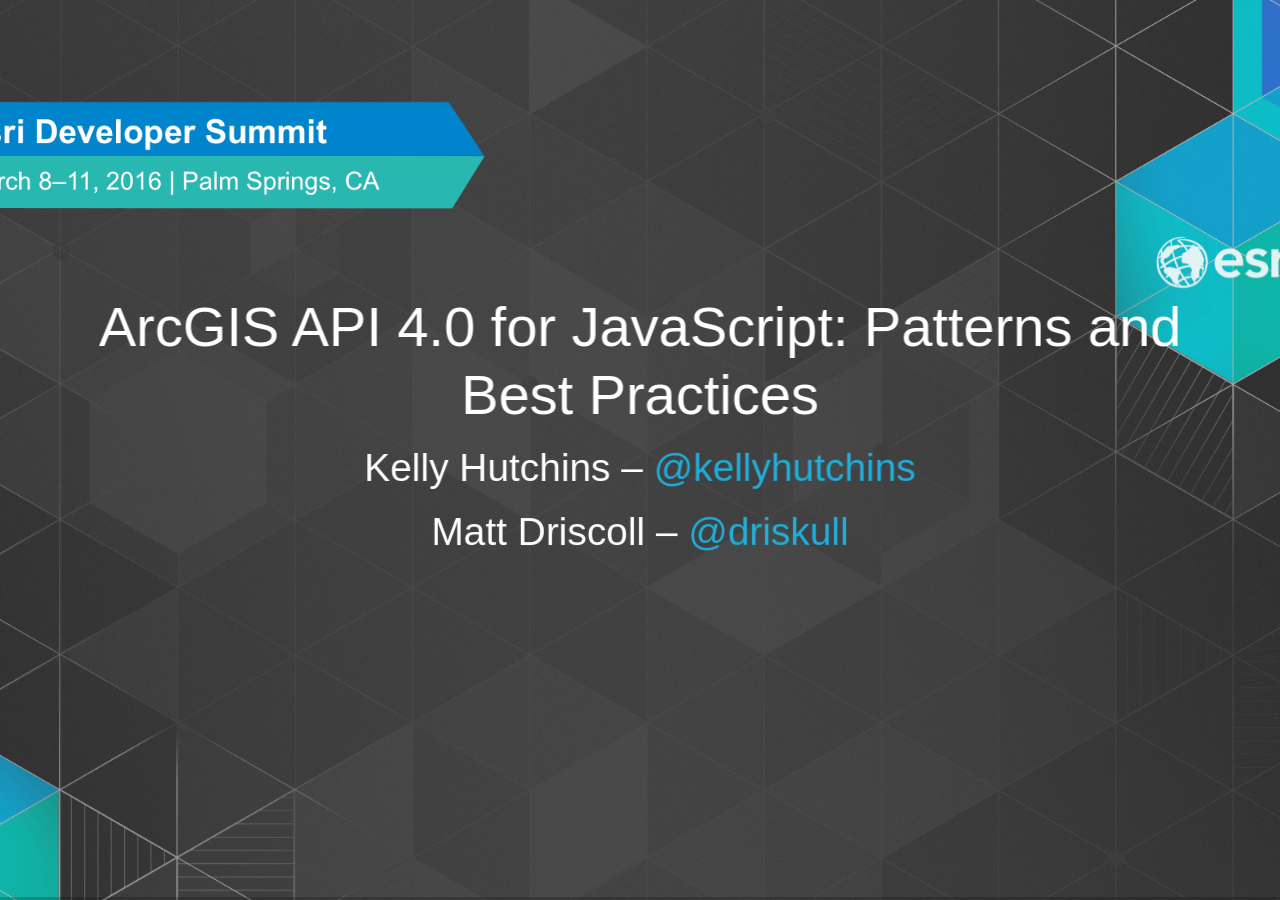
==== index.html @ 2f7255a7 "add reveal" ====
<!doctype html>
<html lang="en">

  <head>
    <meta charset="utf-8">

    <title>Building Your own Widget with ArcGIS API for JavaScript</title>

    <meta name="description" content="Presentation given at the Esri Devsummit 2016, about Building Your own Widget with ArcGIS API for JavaScript">
    <meta name="author" content="Matt Driscoll, JC Franco, Esri">

    <meta name="apple-mobile-web-app-capable" content="yes" />
    <meta name="apple-mobile-web-app-status-bar-style" content="black-translucent" />

    <meta name="viewport" content="width=device-width, initial-scale=1.0, maximum-scale=1.0, user-scalable=no, minimal-ui">

    <link rel="stylesheet" href="./reveal.js/css/reveal.css">
    <link rel="stylesheet" href="./reveal.js/css/theme/esri-dev-summit-2016.css" id="theme">

    <!-- Code syntax highlighting -->
    <link rel="stylesheet" href="./reveal.js/css/theme/monokai_sublime.css">

    <!-- Printing and PDF exports -->
    <script>
      var createLink = function(url) {
      var link = document.createElement( 'link' );
      link.rel = 'stylesheet';
      link.type = 'text/css';
      link.href = url;
      document.getElementsByTagName( 'head' )[0].appendChild( link );
      }
          if (window.location.search.match( /print-pdf/gi )) {
            createLink('./reveal.js/css/print/pdf.css');
            createLink('./template/pdf.css');
          }
          else {
            createLink('./reveal.js/css/print/paper.css');
          }
    </script>

    <!--[if lt IE 9]>
    <script src="lib/js/html5shiv.js"></script>
    <![endif]-->
  </head>

  <body>

    <div class="reveal">

      <!-- Any section element inside of this container is displayed as a slide -->
      <div class="slides">
        <section data-markdown="slides.md" data-background="./reveal.js/img/bg-4.png" ></section>
      </div>

    </div>

    <script src="./reveal.js/lib/js/head.min.js"></script>
    <script src="./reveal.js/js/reveal.js"></script>

    <script>

      // Full list of configuration options available at:
      // https://github.com/hakimel/reveal.js#configuration
      Reveal.initialize({
        controls: false,
        progress: true,
        history: true,
        center: true,

        // The "normal" size of the presentation, aspect ratio will be preserved
                // when the presentation is scaled to fit different resolutions. Can be
                // specified using percentage units.
                width: 1366,
                height: 768,

                // Factor of the display size that should remain empty around the content
                margin: 0.1,

                // Bounds for smallest/largest possible scale to apply to content
                minScale: 0.2,
                maxScale: 1.5,

        transition: 'fade', // none/fade/slide/convex/concave/zoom

        // Optional reveal.js plugins
        dependencies: [
          { src: './reveal.js/lib/js/classList.js', condition: function() { return !document.body.classList; } },
          { src: './reveal.js/plugin/markdown/marked.js', condition: function() { return !!document.querySelector( '[data-markdown]' ); } },
          { src: './reveal.js/plugin/markdown/markdown.js', condition: function() { return !!document.querySelector( '[data-markdown]' ); } },
          { src: './reveal.js/plugin/highlight/highlight.js', async: true, callback: function() { hljs.initHighlightingOnLoad(); } },
          { src: './reveal.js/plugin/zoom-js/zoom.js', async: true },
          { src: './reveal.js/plugin/notes/notes.js', async: true }
        ]
      });

    </script>

  </body>
</html>
---- reveal.js/css/reveal.css ----
/*!
 * reveal.js
 * http://lab.hakim.se/reveal-js
 * MIT licensed
 *
 * Copyright (C) 2015 Hakim El Hattab, http://hakim.se
 */
/*********************************************
 * RESET STYLES
 *********************************************/
html, body, .reveal div, .reveal span, .reveal applet, .reveal object, .reveal iframe,
.reveal h1, .reveal h2, .reveal h3, .reveal h4, .reveal h5, .reveal h6, .reveal p, .reveal blockquote, .reveal pre,
.reveal a, .reveal abbr, .reveal acronym, .reveal address, .reveal big, .reveal cite, .reveal code,
.reveal del, .reveal dfn, .reveal em, .reveal img, .reveal ins, .reveal kbd, .reveal q, .reveal s, .reveal samp,
.reveal small, .reveal strike, .reveal strong, .reveal sub, .reveal sup, .reveal tt, .reveal var,
.reveal b, .reveal u, .reveal center,
.reveal dl, .reveal dt, .reveal dd, .reveal ol, .reveal ul, .reveal li,
.reveal fieldset, .reveal form, .reveal label, .reveal legend,
.reveal table, .reveal caption, .reveal tbody, .reveal tfoot, .reveal thead, .reveal tr, .reveal th, .reveal td,
.reveal article, .reveal aside, .reveal canvas, .reveal details, .reveal embed,
.reveal figure, .reveal figcaption, .reveal footer, .reveal header, .reveal hgroup,
.reveal menu, .reveal nav, .reveal output, .reveal ruby, .reveal section, .reveal summary,
.reveal time, .reveal mark, .reveal audio, video {
  margin: 0;
  padding: 0;
  border: 0;
  font-size: 100%;
  font: inherit;
  vertical-align: baseline; }

.reveal article, .reveal aside, .reveal details, .reveal figcaption, .reveal figure,
.reveal footer, .reveal header, .reveal hgroup, .reveal menu, .reveal nav, .reveal section {
  display: block; }

/*********************************************
 * GLOBAL STYLES
 *********************************************/
html,
body {
  width: 100%;
  height: 100%;
  overflow: hidden; }

body {
  position: relative;
  line-height: 1;
  background-color: #fff;
  color: #000; }

html:-webkit-full-screen-ancestor {
  background-color: inherit; }

html:-moz-full-screen-ancestor {
  background-color: inherit; }

/*********************************************
 * VIEW FRAGMENTS
 *********************************************/
.reveal .slides section .fragment {
  opacity: 0;
  visibility: hidden;
  -webkit-transition: all 0.2s ease;
          transition: all 0.2s ease; }
  .reveal .slides section .fragment.visible {
    opacity: 1;
    visibility: visible; }

.reveal .slides section .fragment.grow {
  opacity: 1;
  visibility: visible; }
  .reveal .slides section .fragment.grow.visible {
    -webkit-transform: scale(1.3);
        -ms-transform: scale(1.3);
            transform: scale(1.3); }

.reveal .slides section .fragment.shrink {
  opacity: 1;
  visibility: visible; }
  .reveal .slides section .fragment.shrink.visible {
    -webkit-transform: scale(0.7);
        -ms-transform: scale(0.7);
            transform: scale(0.7); }

.reveal .slides section .fragment.zoom-in {
  -webkit-transform: scale(0.1);
      -ms-transform: scale(0.1);
          transform: scale(0.1); }
  .reveal .slides section .fragment.zoom-in.visible {
    -webkit-transform: none;
        -ms-transform: none;
            transform: none; }

.reveal .slides section .fragment.fade-out {
  opacity: 1;
  visibility: visible; }
  .reveal .slides section .fragment.fade-out.visible {
    opacity: 0;
    visibility: hidden; }

.reveal .slides section .fragment.semi-fade-out {
  opacity: 1;
  visibility: visible; }
  .reveal .slides section .fragment.semi-fade-out.visible {
    opacity: 0.5;
    visibility: visible; }

.reveal .slides section .fragment.strike {
  opacity: 1;
  visibility: visible; }
  .reveal .slides section .fragment.strike.visible {
    text-decoration: line-through; }

.reveal .slides section .fragment.current-visible {
  opacity: 0;
  visibility: hidden; }
  .reveal .slides section .fragment.current-visible.current-fragment {
    opacity: 1;
    visibility: visible; }

.reveal .slides section .fragment.highlight-red,
.reveal .slides section .fragment.highlight-current-red,
.reveal .slides section .fragment.highlight-green,
.reveal .slides section .fragment.highlight-current-green,
.reveal .slides section .fragment.highlight-blue,
.reveal .slides section .fragment.highlight-current-blue {
  opacity: 1;
  visibility: visible; }

.reveal .slides section .fragment.highlight-red.visible {
  color: #ff2c2d; }

.reveal .slides section .fragment.highlight-green.visible {
  color: #17ff2e; }

.reveal .slides section .fragment.highlight-blue.visible {
  color: #1b91ff; }

.reveal .slides section .fragment.highlight-current-red.current-fragment {
  color: #ff2c2d; }

.reveal .slides section .fragment.highlight-current-green.current-fragment {
  color: #17ff2e; }

.reveal .slides section .fragment.highlight-current-blue.current-fragment {
  color: #1b91ff; }

/*********************************************
 * DEFAULT ELEMENT STYLES
 *********************************************/
/* Fixes issue in Chrome where italic fonts did not appear when printing to PDF */
.reveal:after {
  content: '';
  font-style: italic; }

.reveal iframe {
  z-index: 1; }

/** Prevents layering issues in certain browser/transition combinations */
.reveal a {
  position: relative; }

.reveal .stretch {
  max-width: none;
  max-height: none; }

.reveal pre.stretch code {
  height: 100%;
  max-height: 100%;
  box-sizing: border-box; }

/*********************************************
 * CONTROLS
 *********************************************/
.reveal .controls {
  display: none;
  position: fixed;
  width: 110px;
  height: 110px;
  z-index: 30;
  right: 10px;
  bottom: 10px;
  -webkit-user-select: none; }

.reveal .controls button {
  padding: 0;
  position: absolute;
  opacity: 0.05;
  width: 0;
  height: 0;
  background-color: transparent;
  border: 12px solid transparent;
  -webkit-transform: scale(0.9999);
      -ms-transform: scale(0.9999);
          transform: scale(0.9999);
  -webkit-transition: all 0.2s ease;
          transition: all 0.2s ease;
  -webkit-appearance: none;
  -webkit-tap-highlight-color: transparent; }

.reveal .controls .enabled {
  opacity: 0.7;
  cursor: pointer; }

.reveal .controls .enabled:active {
  margin-top: 1px; }

.reveal .controls .navigate-left {
  top: 42px;
  border-right-width: 22px;
  border-right-color: #000; }

.reveal .controls .navigate-left.fragmented {
  opacity: 0.3; }

.reveal .controls .navigate-right {
  left: 74px;
  top: 42px;
  border-left-width: 22px;
  border-left-color: #000; }

.reveal .controls .navigate-right.fragmented {
  opacity: 0.3; }

.reveal .controls .navigate-up {
  left: 42px;
  border-bottom-width: 22px;
  border-bottom-color: #000; }

.reveal .controls .navigate-up.fragmented {
  opacity: 0.3; }

.reveal .controls .navigate-down {
  left: 42px;
  top: 74px;
  border-top-width: 22px;
  border-top-color: #000; }

.reveal .controls .navigate-down.fragmented {
  opacity: 0.3; }

/*********************************************
 * PROGRESS BAR
 *********************************************/
.reveal .progress {
  position: fixed;
  display: none;
  height: 3px;
  width: 100%;
  bottom: 0;
  left: 0;
  z-index: 10;
  background-color: rgba(0, 0, 0, 0.2); }

.reveal .progress:after {
  content: '';
  display: block;
  position: absolute;
  height: 20px;
  width: 100%;
  top: -20px; }

.reveal .progress span {
  display: block;
  height: 100%;
  width: 0px;
  background-color: #000;
  -webkit-transition: width 800ms cubic-bezier(0.26, 0.86, 0.44, 0.985);
          transition: width 800ms cubic-bezier(0.26, 0.86, 0.44, 0.985); }

/*********************************************
 * SLIDE NUMBER
 *********************************************/
.reveal .slide-number {
  position: fixed;
  display: block;
  right: 8px;
  bottom: 8px;
  z-index: 31;
  font-family: Helvetica, sans-serif;
  font-size: 12px;
  line-height: 1;
  color: #fff;
  background-color: rgba(0, 0, 0, 0.4);
  padding: 5px; }

.reveal .slide-number-delimiter {
  margin: 0 3px; }

/*********************************************
 * SLIDES
 *********************************************/
.reveal {
  position: relative;
  width: 100%;
  height: 100%;
  overflow: hidden;
  -ms-touch-action: none;
      touch-action: none; }

.reveal .slides {
  position: absolute;
  width: 100%;
  height: 100%;
  top: 0;
  right: 0;
  bottom: 0;
  left: 0;
  margin: auto;
  overflow: visible;
  z-index: 1;
  text-align: center;
  -webkit-perspective: 600px;
          perspective: 600px;
  -webkit-perspective-origin: 50% 40%;
          perspective-origin: 50% 40%; }

.reveal .slides > section {
  -ms-perspective: 600px; }

.reveal .slides > section,
.reveal .slides > section > section {
  display: none;
  position: absolute;
  width: 100%;
  padding: 20px 0px;
  z-index: 10;
  -webkit-transform-style: preserve-3d;
          transform-style: preserve-3d;
  -webkit-transition: -webkit-transform-origin 800ms cubic-bezier(0.26, 0.86, 0.44, 0.985), -webkit-transform 800ms cubic-bezier(0.26, 0.86, 0.44, 0.985), visibility 800ms cubic-bezier(0.26, 0.86, 0.44, 0.985), opacity 800ms cubic-bezier(0.26, 0.86, 0.44, 0.985);
          transition: -ms-transform-origin 800ms cubic-bezier(0.26, 0.86, 0.44, 0.985), transform 800ms cubic-bezier(0.26, 0.86, 0.44, 0.985), visibility 800ms cubic-bezier(0.26, 0.86, 0.44, 0.985), opacity 800ms cubic-bezier(0.26, 0.86, 0.44, 0.985);
          transition: transform-origin 800ms cubic-bezier(0.26, 0.86, 0.44, 0.985), transform 800ms cubic-bezier(0.26, 0.86, 0.44, 0.985), visibility 800ms cubic-bezier(0.26, 0.86, 0.44, 0.985), opacity 800ms cubic-bezier(0.26, 0.86, 0.44, 0.985); }

/* Global transition speed settings */
.reveal[data-transition-speed="fast"] .slides section {
  -webkit-transition-duration: 400ms;
          transition-duration: 400ms; }

.reveal[data-transition-speed="slow"] .slides section {
  -webkit-transition-duration: 1200ms;
          transition-duration: 1200ms; }

/* Slide-specific transition speed overrides */
.reveal .slides section[data-transition-speed="fast"] {
  -webkit-transition-duration: 400ms;
          transition-duration: 400ms; }

.reveal .slides section[data-transition-speed="slow"] {
  -webkit-transition-duration: 1200ms;
          transition-duration: 1200ms; }

.reveal .slides > section.stack {
  padding-top: 0;
  padding-bottom: 0; }

.reveal .slides > section.present,
.reveal .slides > section > section.present {
  display: block;
  z-index: 11;
  opacity: 1; }

.reveal.center,
.reveal.center .slides,
.reveal.center .slides section {
  min-height: 0 !important; }

/* Don't allow interaction with invisible slides */
.reveal .slides > section.future,
.reveal .slides > section > section.future,
.reveal .slides > section.past,
.reveal .slides > section > section.past {
  pointer-events: none; }

.reveal.overview .slides > section,
.reveal.overview .slides > section > section {
  pointer-events: auto; }

.reveal .slides > section.past,
.reveal .slides > section.future,
.reveal .slides > section > section.past,
.reveal .slides > section > section.future {
  opacity: 0; }

/*********************************************
 * Mixins for readability of transitions
 *********************************************/
/*********************************************
 * SLIDE TRANSITION
 * Aliased 'linear' for backwards compatibility
 *********************************************/
.reveal.slide section {
  -webkit-backface-visibility: hidden;
          backface-visibility: hidden; }

.reveal .slides > section[data-transition=slide].past,
.reveal .slides > section[data-transition~=slide-out].past,
.reveal.slide .slides > section:not([data-transition]).past {
  -webkit-transform: translate(-150%, 0);
      -ms-transform: translate(-150%, 0);
          transform: translate(-150%, 0); }

.reveal .slides > section[data-transition=slide].future,
.reveal .slides > section[data-transition~=slide-in].future,
.reveal.slide .slides > section:not([data-transition]).future {
  -webkit-transform: translate(150%, 0);
      -ms-transform: translate(150%, 0);
          transform: translate(150%, 0); }

.reveal .slides > section > section[data-transition=slide].past,
.reveal .slides > section > section[data-transition~=slide-out].past,
.reveal.slide .slides > section > section:not([data-transition]).past {
  -webkit-transform: translate(0, -150%);
      -ms-transform: translate(0, -150%);
          transform: translate(0, -150%); }

.reveal .slides > section > section[data-transition=slide].future,
.reveal .slides > section > section[data-transition~=slide-in].future,
.reveal.slide .slides > section > section:not([data-transition]).future {
  -webkit-transform: translate(0, 150%);
      -ms-transform: translate(0, 150%);
          transform: translate(0, 150%); }

.reveal.linear section {
  -webkit-backface-visibility: hidden;
          backface-visibility: hidden; }

.reveal .slides > section[data-transition=linear].past,
.reveal .slides > section[data-transition~=linear-out].past,
.reveal.linear .slides > section:not([data-transition]).past {
  -webkit-transform: translate(-150%, 0);
      -ms-transform: translate(-150%, 0);
          transform: translate(-150%, 0); }

.reveal .slides > section[data-transition=linear].future,
.reveal .slides > section[data-transition~=linear-in].future,
.reveal.linear .slides > section:not([data-transition]).future {
  -webkit-transform: translate(150%, 0);
      -ms-transform: translate(150%, 0);
          transform: translate(150%, 0); }

.reveal .slides > section > section[data-transition=linear].past,
.reveal .slides > section > section[data-transition~=linear-out].past,
.reveal.linear .slides > section > section:not([data-transition]).past {
  -webkit-transform: translate(0, -150%);
      -ms-transform: translate(0, -150%);
          transform: translate(0, -150%); }

.reveal .slides > section > section[data-transition=linear].future,
.reveal .slides > section > section[data-transition~=linear-in].future,
.reveal.linear .slides > section > section:not([data-transition]).future {
  -webkit-transform: translate(0, 150%);
      -ms-transform: translate(0, 150%);
          transform: translate(0, 150%); }

/*********************************************
 * CONVEX TRANSITION
 * Aliased 'default' for backwards compatibility
 *********************************************/
.reveal .slides > section[data-transition=default].past,
.reveal .slides > section[data-transition~=default-out].past,
.reveal.default .slides > section:not([data-transition]).past {
  -webkit-transform: translate3d(-100%, 0, 0) rotateY(-90deg) translate3d(-100%, 0, 0);
          transform: translate3d(-100%, 0, 0) rotateY(-90deg) translate3d(-100%, 0, 0); }

.reveal .slides > section[data-transition=default].future,
.reveal .slides > section[data-transition~=default-in].future,
.reveal.default .slides > section:not([data-transition]).future {
  -webkit-transform: translate3d(100%, 0, 0) rotateY(90deg) translate3d(100%, 0, 0);
          transform: translate3d(100%, 0, 0) rotateY(90deg) translate3d(100%, 0, 0); }

.reveal .slides > section > section[data-transition=default].past,
.reveal .slides > section > section[data-transition~=default-out].past,
.reveal.default .slides > section > section:not([data-transition]).past {
  -webkit-transform: translate3d(0, -300px, 0) rotateX(70deg) translate3d(0, -300px, 0);
          transform: translate3d(0, -300px, 0) rotateX(70deg) translate3d(0, -300px, 0); }

.reveal .slides > section > section[data-transition=default].future,
.reveal .slides > section > section[data-transition~=default-in].future,
.reveal.default .slides > section > section:not([data-transition]).future {
  -webkit-transform: translate3d(0, 300px, 0) rotateX(-70deg) translate3d(0, 300px, 0);
          transform: translate3d(0, 300px, 0) rotateX(-70deg) translate3d(0, 300px, 0); }

.reveal .slides > section[data-transition=convex].past,
.reveal .slides > section[data-transition~=convex-out].past,
.reveal.convex .slides > section:not([data-transition]).past {
  -webkit-transform: translate3d(-100%, 0, 0) rotateY(-90deg) translate3d(-100%, 0, 0);
          transform: translate3d(-100%, 0, 0) rotateY(-90deg) translate3d(-100%, 0, 0); }

.reveal .slides > section[data-transition=convex].future,
.reveal .slides > section[data-transition~=convex-in].future,
.reveal.convex .slides > section:not([data-transition]).future {
  -webkit-transform: translate3d(100%, 0, 0) rotateY(90deg) translate3d(100%, 0, 0);
          transform: translate3d(100%, 0, 0) rotateY(90deg) translate3d(100%, 0, 0); }

.reveal .slides > section > section[data-transition=convex].past,
.reveal .slides > section > section[data-transition~=convex-out].past,
.reveal.convex .slides > section > section:not([data-transition]).past {
  -webkit-transform: translate3d(0, -300px, 0) rotateX(70deg) translate3d(0, -300px, 0);
          transform: translate3d(0, -300px, 0) rotateX(70deg) translate3d(0, -300px, 0); }

.reveal .slides > section > section[data-transition=convex].future,
.reveal .slides > section > section[data-transition~=convex-in].future,
.reveal.convex .slides > section > section:not([data-transition]).future {
  -webkit-transform: translate3d(0, 300px, 0) rotateX(-70deg) translate3d(0, 300px, 0);
          transform: translate3d(0, 300px, 0) rotateX(-70deg) translate3d(0, 300px, 0); }

/*********************************************
 * CONCAVE TRANSITION
 *********************************************/
.reveal .slides > section[data-transition=concave].past,
.reveal .slides > section[data-transition~=concave-out].past,
.reveal.concave .slides > section:not([data-transition]).past {
  -webkit-transform: translate3d(-100%, 0, 0) rotateY(90deg) translate3d(-100%, 0, 0);
          transform: translate3d(-100%, 0, 0) rotateY(90deg) translate3d(-100%, 0, 0); }

.reveal .slides > section[data-transition=concave].future,
.reveal .slides > section[data-transition~=concave-in].future,
.reveal.concave .slides > section:not([data-transition]).future {
  -webkit-transform: translate3d(100%, 0, 0) rotateY(-90deg) translate3d(100%, 0, 0);
          transform: translate3d(100%, 0, 0) rotateY(-90deg) translate3d(100%, 0, 0); }

.reveal .slides > section > section[data-transition=concave].past,
.reveal .slides > section > section[data-transition~=concave-out].past,
.reveal.concave .slides > section > section:not([data-transition]).past {
  -webkit-transform: translate3d(0, -80%, 0) rotateX(-70deg) translate3d(0, -80%, 0);
          transform: translate3d(0, -80%, 0) rotateX(-70deg) translate3d(0, -80%, 0); }

.reveal .slides > section > section[data-transition=concave].future,
.reveal .slides > section > section[data-transition~=concave-in].future,
.reveal.concave .slides > section > section:not([data-transition]).future {
  -webkit-transform: translate3d(0, 80%, 0) rotateX(70deg) translate3d(0, 80%, 0);
          transform: translate3d(0, 80%, 0) rotateX(70deg) translate3d(0, 80%, 0); }

/*********************************************
 * ZOOM TRANSITION
 *********************************************/
.reveal .slides section[data-transition=zoom],
.reveal.zoom .slides section:not([data-transition]) {
  -webkit-transition-timing-function: ease;
          transition-timing-function: ease; }

.reveal .slides > section[data-transition=zoom].past,
.reveal .slides > section[data-transition~=zoom-out].past,
.reveal.zoom .slides > section:not([data-transition]).past {
  visibility: hidden;
  -webkit-transform: scale(16);
      -ms-transform: scale(16);
          transform: scale(16); }

.reveal .slides > section[data-transition=zoom].future,
.reveal .slides > section[data-transition~=zoom-in].future,
.reveal.zoom .slides > section:not([data-transition]).future {
  visibility: hidden;
  -webkit-transform: scale(0.2);
      -ms-transform: scale(0.2);
          transform: scale(0.2); }

.reveal .slides > section > section[data-transition=zoom].past,
.reveal .slides > section > section[data-transition~=zoom-out].past,
.reveal.zoom .slides > section > section:not([data-transition]).past {
  -webkit-transform: translate(0, -150%);
      -ms-transform: translate(0, -150%);
          transform: translate(0, -150%); }

.reveal .slides > section > section[data-transition=zoom].future,
.reveal .slides > section > section[data-transition~=zoom-in].future,
.reveal.zoom .slides > section > section:not([data-transition]).future {
  -webkit-transform: translate(0, 150%);
      -ms-transform: translate(0, 150%);
          transform: translate(0, 150%); }

/*********************************************
 * CUBE TRANSITION
 *********************************************/
.reveal.cube .slides {
  -webkit-perspective: 1300px;
          perspective: 1300px; }

.reveal.cube .slides section {
  padding: 30px;
  min-height: 700px;
  -webkit-backface-visibility: hidden;
          backface-visibility: hidden;
  box-sizing: border-box; }

.reveal.center.cube .slides section {
  min-height: 0; }

.reveal.cube .slides section:not(.stack):before {
  content: '';
  position: absolute;
  display: block;
  width: 100%;
  height: 100%;
  left: 0;
  top: 0;
  background: rgba(0, 0, 0, 0.1);
  border-radius: 4px;
  -webkit-transform: translateZ(-20px);
          transform: translateZ(-20px); }

.reveal.cube .slides section:not(.stack):after {
  content: '';
  position: absolute;
  display: block;
  width: 90%;
  height: 30px;
  left: 5%;
  bottom: 0;
  background: none;
  z-index: 1;
  border-radius: 4px;
  box-shadow: 0px 95px 25px rgba(0, 0, 0, 0.2);
  -webkit-transform: translateZ(-90px) rotateX(65deg);
          transform: translateZ(-90px) rotateX(65deg); }

.reveal.cube .slides > section.stack {
  padding: 0;
  background: none; }

.reveal.cube .slides > section.past {
  -webkit-transform-origin: 100% 0%;
      -ms-transform-origin: 100% 0%;
          transform-origin: 100% 0%;
  -webkit-transform: translate3d(-100%, 0, 0) rotateY(-90deg);
          transform: translate3d(-100%, 0, 0) rotateY(-90deg); }

.reveal.cube .slides > section.future {
  -webkit-transform-origin: 0% 0%;
      -ms-transform-origin: 0% 0%;
          transform-origin: 0% 0%;
  -webkit-transform: translate3d(100%, 0, 0) rotateY(90deg);
          transform: translate3d(100%, 0, 0) rotateY(90deg); }

.reveal.cube .slides > section > section.past {
  -webkit-transform-origin: 0% 100%;
      -ms-transform-origin: 0% 100%;
          transform-origin: 0% 100%;
  -webkit-transform: translate3d(0, -100%, 0) rotateX(90deg);
          transform: translate3d(0, -100%, 0) rotateX(90deg); }

.reveal.cube .slides > section > section.future {
  -webkit-transform-origin: 0% 0%;
      -ms-transform-origin: 0% 0%;
          transform-origin: 0% 0%;
  -webkit-transform: translate3d(0, 100%, 0) rotateX(-90deg);
          transform: translate3d(0, 100%, 0) rotateX(-90deg); }

/*********************************************
 * PAGE TRANSITION
 *********************************************/
.reveal.page .slides {
  -webkit-perspective-origin: 0% 50%;
          perspective-origin: 0% 50%;
  -webkit-perspective: 3000px;
          perspective: 3000px; }

.reveal.page .slides section {
  padding: 30px;
  min-height: 700px;
  box-sizing: border-box; }

.reveal.page .slides section.past {
  z-index: 12; }

.reveal.page .slides section:not(.stack):before {
  content: '';
  position: absolute;
  display: block;
  width: 100%;
  height: 100%;
  left: 0;
  top: 0;
  background: rgba(0, 0, 0, 0.1);
  -webkit-transform: translateZ(-20px);
          transform: translateZ(-20px); }

.reveal.page .slides section:not(.stack):after {
  content: '';
  position: absolute;
  display: block;
  width: 90%;
  height: 30px;
  left: 5%;
  bottom: 0;
  background: none;
  z-index: 1;
  border-radius: 4px;
  box-shadow: 0px 95px 25px rgba(0, 0, 0, 0.2);
  -webkit-transform: translateZ(-90px) rotateX(65deg); }

.reveal.page .slides > section.stack {
  padding: 0;
  background: none; }

.reveal.page .slides > section.past {
  -webkit-transform-origin: 0% 0%;
      -ms-transform-origin: 0% 0%;
          transform-origin: 0% 0%;
  -webkit-transform: translate3d(-40%, 0, 0) rotateY(-80deg);
          transform: translate3d(-40%, 0, 0) rotateY(-80deg); }

.reveal.page .slides > section.future {
  -webkit-transform-origin: 100% 0%;
      -ms-transform-origin: 100% 0%;
          transform-origin: 100% 0%;
  -webkit-transform: translate3d(0, 0, 0);
          transform: translate3d(0, 0, 0); }

.reveal.page .slides > section > section.past {
  -webkit-transform-origin: 0% 0%;
      -ms-transform-origin: 0% 0%;
          transform-origin: 0% 0%;
  -webkit-transform: translate3d(0, -40%, 0) rotateX(80deg);
          transform: translate3d(0, -40%, 0) rotateX(80deg); }

.reveal.page .slides > section > section.future {
  -webkit-transform-origin: 0% 100%;
      -ms-transform-origin: 0% 100%;
          transform-origin: 0% 100%;
  -webkit-transform: translate3d(0, 0, 0);
          transform: translate3d(0, 0, 0); }

/*********************************************
 * FADE TRANSITION
 *********************************************/
.reveal .slides section[data-transition=fade],
.reveal.fade .slides section:not([data-transition]),
.reveal.fade .slides > section > section:not([data-transition]) {
  -webkit-transform: none;
      -ms-transform: none;
          transform: none;
  -webkit-transition: opacity 0.5s;
          transition: opacity 0.5s; }

.reveal.fade.overview .slides section,
.reveal.fade.overview .slides > section > section {
  -webkit-transition: none;
          transition: none; }

/*********************************************
 * NO TRANSITION
 *********************************************/
.reveal .slides section[data-transition=none],
.reveal.none .slides section:not([data-transition]) {
  -webkit-transform: none;
      -ms-transform: none;
          transform: none;
  -webkit-transition: none;
          transition: none; }

/*********************************************
 * PAUSED MODE
 *********************************************/
.reveal .pause-overlay {
  position: absolute;
  top: 0;
  left: 0;
  width: 100%;
  height: 100%;
  background: black;
  visibility: hidden;
  opacity: 0;
  z-index: 100;
  -webkit-transition: all 1s ease;
          transition: all 1s ease; }

.reveal.paused .pause-overlay {
  visibility: visible;
  opacity: 1; }

/*********************************************
 * FALLBACK
 *********************************************/
.no-transforms {
  overflow-y: auto; }

.no-transforms .reveal .slides {
  position: relative;
  width: 80%;
  height: auto !important;
  top: 0;
  left: 50%;
  margin: 0;
  text-align: center; }

.no-transforms .reveal .controls,
.no-transforms .reveal .progress {
  display: none !important; }

.no-transforms .reveal .slides section {
  display: block !important;
  opacity: 1 !important;
  position: relative !important;
  height: auto;
  min-height: 0;
  top: 0;
  left: -50%;
  margin: 70px 0;
  -webkit-transform: none;
      -ms-transform: none;
          transform: none; }

.no-transforms .reveal .slides section section {
  left: 0; }

.reveal .no-transition,
.reveal .no-transition * {
  -webkit-transition: none !important;
          transition: none !important; }

/*********************************************
 * PER-SLIDE BACKGROUNDS
 *********************************************/
.reveal .backgrounds {
  position: absolute;
  width: 100%;
  height: 100%;
  top: 0;
  left: 0;
  -webkit-perspective: 600px;
          perspective: 600px; }

.reveal .slide-background {
  display: none;
  position: absolute;
  width: 100%;
  height: 100%;
  opacity: 0;
  visibility: hidden;
  background-color: transparent;
  background-position: 50% 50%;
  background-repeat: no-repeat;
  background-size: cover;
  -webkit-transition: all 800ms cubic-bezier(0.26, 0.86, 0.44, 0.985);
          transition: all 800ms cubic-bezier(0.26, 0.86, 0.44, 0.985); }

.reveal .slide-background.stack {
  display: block; }

.reveal .slide-background.present {
  opacity: 1;
  visibility: visible; }

.print-pdf .reveal .slide-background {
  opacity: 1 !important;
  visibility: visible !important; }

/* Video backgrounds */
.reveal .slide-background video {
  position: absolute;
  width: 100%;
  height: 100%;
  max-width: none;
  max-height: none;
  top: 0;
  left: 0; }

/* Immediate transition style */
.reveal[data-background-transition=none] > .backgrounds .slide-background,
.reveal > .backgrounds .slide-background[data-background-transition=none] {
  -webkit-transition: none;
          transition: none; }

/* Slide */
.reveal[data-background-transition=slide] > .backgrounds .slide-background,
.reveal > .backgrounds .slide-background[data-background-transition=slide] {
  opacity: 1;
  -webkit-backface-visibility: hidden;
          backface-visibility: hidden; }

.reveal[data-background-transition=slide] > .backgrounds .slide-background.past,
.reveal > .backgrounds .slide-background.past[data-background-transition=slide] {
  -webkit-transform: translate(-100%, 0);
      -ms-transform: translate(-100%, 0);
          transform: translate(-100%, 0); }

.reveal[data-background-transition=slide] > .backgrounds .slide-background.future,
.reveal > .backgrounds .slide-background.future[data-background-transition=slide] {
  -webkit-transform: translate(100%, 0);
      -ms-transform: translate(100%, 0);
          transform: translate(100%, 0); }

.reveal[data-background-transition=slide] > .backgrounds .slide-background > .slide-background.past,
.reveal > .backgrounds .slide-background > .slide-background.past[data-background-transition=slide] {
  -webkit-transform: translate(0, -100%);
      -ms-transform: translate(0, -100%);
          transform: translate(0, -100%); }

.reveal[data-background-transition=slide] > .backgrounds .slide-background > .slide-background.future,
.reveal > .backgrounds .slide-background > .slide-background.future[data-background-transition=slide] {
  -webkit-transform: translate(0, 100%);
      -ms-transform: translate(0, 100%);
          transform: translate(0, 100%); }

/* Convex */
.reveal[data-background-transition=convex] > .backgrounds .slide-background.past,
.reveal > .backgrounds .slide-background.past[data-background-transition=convex] {
  opacity: 0;
  -webkit-transform: translate3d(-100%, 0, 0) rotateY(-90deg) translate3d(-100%, 0, 0);
          transform: translate3d(-100%, 0, 0) rotateY(-90deg) translate3d(-100%, 0, 0); }

.reveal[data-background-transition=convex] > .backgrounds .slide-background.future,
.reveal > .backgrounds .slide-background.future[data-background-transition=convex] {
  opacity: 0;
  -webkit-transform: translate3d(100%, 0, 0) rotateY(90deg) translate3d(100%, 0, 0);
          transform: translate3d(100%, 0, 0) rotateY(90deg) translate3d(100%, 0, 0); }

.reveal[data-background-transition=convex] > .backgrounds .slide-background > .slide-background.past,
.reveal > .backgrounds .slide-background > .slide-background.past[data-background-transition=convex] {
  opacity: 0;
  -webkit-transform: translate3d(0, -100%, 0) rotateX(90deg) translate3d(0, -100%, 0);
          transform: translate3d(0, -100%, 0) rotateX(90deg) translate3d(0, -100%, 0); }

.reveal[data-background-transition=convex] > .backgrounds .slide-background > .slide-background.future,
.reveal > .backgrounds .slide-background > .slide-background.future[data-background-transition=convex] {
  opacity: 0;
  -webkit-transform: translate3d(0, 100%, 0) rotateX(-90deg) translate3d(0, 100%, 0);
          transform: translate3d(0, 100%, 0) rotateX(-90deg) translate3d(0, 100%, 0); }

/* Concave */
.reveal[data-background-transition=concave] > .backgrounds .slide-background.past,
.reveal > .backgrounds .slide-background.past[data-background-transition=concave] {
  opacity: 0;
  -webkit-transform: translate3d(-100%, 0, 0) rotateY(90deg) translate3d(-100%, 0, 0);
          transform: translate3d(-100%, 0, 0) rotateY(90deg) translate3d(-100%, 0, 0); }

.reveal[data-background-transition=concave] > .backgrounds .slide-background.future,
.reveal > .backgrounds .slide-background.future[data-background-transition=concave] {
  opacity: 0;
  -webkit-transform: translate3d(100%, 0, 0) rotateY(-90deg) translate3d(100%, 0, 0);
          transform: translate3d(100%, 0, 0) rotateY(-90deg) translate3d(100%, 0, 0); }

.reveal[data-background-transition=concave] > .backgrounds .slide-background > .slide-background.past,
.reveal > .backgrounds .slide-background > .slide-background.past[data-background-transition=concave] {
  opacity: 0;
  -webkit-transform: translate3d(0, -100%, 0) rotateX(-90deg) translate3d(0, -100%, 0);
          transform: translate3d(0, -100%, 0) rotateX(-90deg) translate3d(0, -100%, 0); }

.reveal[data-background-transition=concave] > .backgrounds .slide-background > .slide-background.future,
.reveal > .backgrounds .slide-background > .slide-background.future[data-background-transition=concave] {
  opacity: 0;
  -webkit-transform: translate3d(0, 100%, 0) rotateX(90deg) translate3d(0, 100%, 0);
          transform: translate3d(0, 100%, 0) rotateX(90deg) translate3d(0, 100%, 0); }

/* Zoom */
.reveal[data-background-transition=zoom] > .backgrounds .slide-background,
.reveal > .backgrounds .slide-background[data-background-transition=zoom] {
  -webkit-transition-timing-function: ease;
          transition-timing-function: ease; }

.reveal[data-background-transition=zoom] > .backgrounds .slide-background.past,
.reveal > .backgrounds .slide-background.past[data-background-transition=zoom] {
  opacity: 0;
  visibility: hidden;
  -webkit-transform: scale(16);
      -ms-transform: scale(16);
          transform: scale(16); }

.reveal[data-background-transition=zoom] > .backgrounds .slide-background.future,
.reveal > .backgrounds .slide-background.future[data-background-transition=zoom] {
  opacity: 0;
  visibility: hidden;
  -webkit-transform: scale(0.2);
      -ms-transform: scale(0.2);
          transform: scale(0.2); }

.reveal[data-background-transition=zoom] > .backgrounds .slide-background > .slide-background.past,
.reveal > .backgrounds .slide-background > .slide-background.past[data-background-transition=zoom] {
  opacity: 0;
  visibility: hidden;
  -webkit-transform: scale(16);
      -ms-transform: scale(16);
          transform: scale(16); }

.reveal[data-background-transition=zoom] > .backgrounds .slide-background > .slide-background.future,
.reveal > .backgrounds .slide-background > .slide-background.future[data-background-transition=zoom] {
  opacity: 0;
  visibility: hidden;
  -webkit-transform: scale(0.2);
      -ms-transform: scale(0.2);
          transform: scale(0.2); }

/* Global transition speed settings */
.reveal[data-transition-speed="fast"] > .backgrounds .slide-background {
  -webkit-transition-duration: 400ms;
          transition-duration: 400ms; }

.reveal[data-transition-speed="slow"] > .backgrounds .slide-background {
  -webkit-transition-duration: 1200ms;
          transition-duration: 1200ms; }

/*********************************************
 * OVERVIEW
 *********************************************/
.reveal.overview {
  -webkit-perspective-origin: 50% 50%;
          perspective-origin: 50% 50%;
  -webkit-perspective: 700px;
          perspective: 700px; }
  .reveal.overview .slides section {
    height: 700px;
    opacity: 1 !important;
    overflow: hidden;
    visibility: visible !important;
    cursor: pointer;
    box-sizing: border-box; }
  .reveal.overview .slides section:hover,
  .reveal.overview .slides section.present {
    outline: 10px solid rgba(150, 150, 150, 0.4);
    outline-offset: 10px; }
  .reveal.overview .slides section .fragment {
    opacity: 1;
    -webkit-transition: none;
            transition: none; }
  .reveal.overview .slides section:after,
  .reveal.overview .slides section:before {
    display: none !important; }
  .reveal.overview .slides > section.stack {
    padding: 0;
    top: 0 !important;
    background: none;
    outline: none;
    overflow: visible; }
  .reveal.overview .backgrounds {
    -webkit-perspective: inherit;
            perspective: inherit; }
  .reveal.overview .backgrounds .slide-background {
    opacity: 1;
    visibility: visible;
    outline: 10px solid rgba(150, 150, 150, 0.1);
    outline-offset: 10px; }

.reveal.overview .slides section,
.reveal.overview-deactivating .slides section {
  -webkit-transition: none;
          transition: none; }

.reveal.overview .backgrounds .slide-background,
.reveal.overview-deactivating .backgrounds .slide-background {
  -webkit-transition: none;
          transition: none; }

.reveal.overview-animated .slides {
  -webkit-transition: -webkit-transform 0.4s ease;
          transition: transform 0.4s ease; }

/*********************************************
 * RTL SUPPORT
 *********************************************/
.reveal.rtl .slides,
.reveal.rtl .slides h1,
.reveal.rtl .slides h2,
.reveal.rtl .slides h3,
.reveal.rtl .slides h4,
.reveal.rtl .slides h5,
.reveal.rtl .slides h6 {
  direction: rtl;
  font-family: sans-serif; }

.reveal.rtl pre,
.reveal.rtl code {
  direction: ltr; }

.reveal.rtl ol,
.reveal.rtl ul {
  text-align: right; }

.reveal.rtl .progress span {
  float: right; }

/*********************************************
 * PARALLAX BACKGROUND
 *********************************************/
.reveal.has-parallax-background .backgrounds {
  -webkit-transition: all 0.8s ease;
          transition: all 0.8s ease; }

/* Global transition speed settings */
.reveal.has-parallax-background[data-transition-speed="fast"] .backgrounds {
  -webkit-transition-duration: 400ms;
          transition-duration: 400ms; }

.reveal.has-parallax-background[data-transition-speed="slow"] .backgrounds {
  -webkit-transition-duration: 1200ms;
          transition-duration: 1200ms; }

/*********************************************
 * LINK PREVIEW OVERLAY
 *********************************************/
.reveal .overlay {
  position: absolute;
  top: 0;
  left: 0;
  width: 100%;
  height: 100%;
  z-index: 1000;
  background: rgba(0, 0, 0, 0.9);
  opacity: 0;
  visibility: hidden;
  -webkit-transition: all 0.3s ease;
          transition: all 0.3s ease; }

.reveal .overlay.visible {
  opacity: 1;
  visibility: visible; }

.reveal .overlay .spinner {
  position: absolute;
  display: block;
  top: 50%;
  left: 50%;
  width: 32px;
  height: 32px;
  margin: -16px 0 0 -16px;
  z-index: 10;
  background-image: url([data-uri]%2F%2F%2F6%2Bvr8nJybW1tcDAwOjo6Nvb26ioqKOjo7Ozs%2FLy8vz8%2FAAAAAAAAAAAACH%2FC05FVFNDQVBFMi4wAwEAAAAh%2FhpDcmVhdGVkIHdpdGggYWpheGxvYWQuaW5mbwAh%[base64]%2FV%2FnmOM82XiHRLYKhKP1oZmADdEAAAh%2BQQJCgAAACwAAAAAIAAgAAAE6hDISWlZpOrNp1lGNRSdRpDUolIGw5RUYhhHukqFu8DsrEyqnWThGvAmhVlteBvojpTDDBUEIFwMFBRAmBkSgOrBFZogCASwBDEY%2FCZSg7GSE0gSCjQBMVG023xWBhklAnoEdhQEfyNqMIcKjhRsjEdnezB%2BA4k8gTwJhFuiW4dokXiloUepBAp5qaKpp6%2BHo7aWW54wl7obvEe0kRuoplCGepwSx2jJvqHEmGt6whJpGpfJCHmOoNHKaHx61WiSR92E4lbFoq%2BB6QDtuetcaBPnW6%2BO7wDHpIiK9SaVK5GgV543tzjgGcghAgAh%[base64]%2B%2BG%2Bw48edZPK%2BM6hLJpQg484enXIdQFSS1u6UhksENEQAAIfkECQoAAAAsAAAAACAAIAAABOcQyEmpGKLqzWcZRVUQnZYg1aBSh2GUVEIQ2aQOE%2BG%2BcD4ntpWkZQj1JIiZIogDFFyHI0UxQwFugMSOFIPJftfVAEoZLBbcLEFhlQiqGp1Vd140AUklUN3eCA51C1EWMzMCezCBBmkxVIVHBWd3HHl9JQOIJSdSnJ0TDKChCwUJjoWMPaGqDKannasMo6WnM562R5YluZRwur0wpgqZE7NKUm%2BFNRPIhjBJxKZteWuIBMN4zRMIVIhffcgojwCF117i4nlLnY5ztRLsnOk%2BaV%2BoJY7V7m76PdkS4trKcdg0Zc0tTcKkRAAAIfkECQoAAAAsAAAAACAAIAAABO4QyEkpKqjqzScpRaVkXZWQEximw1BSCUEIlDohrft6cpKCk5xid5MNJTaAIkekKGQkWyKHkvhKsR7ARmitkAYDYRIbUQRQjWBwJRzChi9CRlBcY1UN4g0%[base64]%[base64]%2BE71SRQeyqUToLA7VxF0JDyIQh%2FMVVPMt1ECZlfcjZJ9mIKoaTl1MRIl5o4CUKXOwmyrCInCKqcWtvadL2SYhyASyNDJ0uIiRMDjI0Fd30%2FiI2UA5GSS5UDj2l6NoqgOgN4gksEBgYFf0FDqKgHnyZ9OX8HrgYHdHpcHQULXAS2qKpENRg7eAMLC7kTBaixUYFkKAzWAAnLC7FLVxLWDBLKCwaKTULgEwbLA4hJtOkSBNqITT3xEgfLpBtzE%2FjiuL04RGEBgwWhShRgQExHBAAh%2BQQJCgAAACwAAAAAIAAgAAAE7xDISWlSqerNpyJKhWRdlSAVoVLCWk6JKlAqAavhO9UkUHsqlE6CwO1cRdCQ8iEIfzFVTzLdRAmZX3I2SfZiCqGk5dTESJeaOAlClzsJsqwiJwiqnFrb2nS9kmIcgEsjQydLiIlHehhpejaIjzh9eomSjZR%[base64]%2BE71SRQeyqUToLA7VxF0JDyIQh%[base64]%2BE71SRQeyqUToLA7VxF0JDyIQh%2FMVVPMt1ECZlfcjZJ9mIKoaTl1MRIl5o4CUKXOwmyrCInCKqcWtvadL2SYhyASyNDJ0uIiUd6GAULDJCRiXo1CpGXDJOUjY%2BYip9DhToJA4RBLwMLCwVDfRgbBAaqqoZ1XBMHswsHtxtFaH1iqaoGNgAIxRpbFAgfPQSqpbgGBqUD1wBXeCYp1AYZ19JJOYgH1KwA4UBvQwXUBxPqVD9L3sbp2BNk2xvvFPJd%2BMFCN6HAAIKgNggY0KtEBAAh%[base64]%2BvsYMDAzZQPC9VCNkDWUhGkuE5PxJNwiUK4UfLzOlD4WvzAHaoG9nxPi5d%2BjYUqfAhhykOFwJWiAAAIfkECQoAAAAsAAAAACAAIAAABPAQyElpUqnqzaciSoVkXVUMFaFSwlpOCcMYlErAavhOMnNLNo8KsZsMZItJEIDIFSkLGQoQTNhIsFehRww2CQLKF0tYGKYSg%2BygsZIuNqJksKgbfgIGepNo2cIUB3V1B3IvNiBYNQaDSTtfhhx0CwVPI0UJe0%2Bbm4g5VgcGoqOcnjmjqDSdnhgEoamcsZuXO1aWQy8KAwOAuTYYGwi7w5h%2BKr0SJ8MFihpNbx%2B4Erq7BYBuzsdiH1jCAzoSfl0rVirNbRXlBBlLX%2BBP0XJLAPGzTkAuAOqb0WT5AH7OcdCm5B8TgRwSRKIHQtaLCwg1RAAAOwAAAAAAAAAAAA%3D%3D);
  visibility: visible;
  opacity: 0.6;
  -webkit-transition: all 0.3s ease;
          transition: all 0.3s ease; }

.reveal .overlay header {
  position: absolute;
  left: 0;
  top: 0;
  width: 100%;
  height: 40px;
  z-index: 2;
  border-bottom: 1px solid #222; }

.reveal .overlay header a {
  display: inline-block;
  width: 40px;
  height: 40px;
  padding: 0 10px;
  float: right;
  opacity: 0.6;
  box-sizing: border-box; }

.reveal .overlay header a:hover {
  opacity: 1; }

.reveal .overlay header a .icon {
  display: inline-block;
  width: 20px;
  height: 20px;
  background-position: 50% 50%;
  background-size: 100%;
  background-repeat: no-repeat; }

.reveal .overlay header a.close .icon {
  background-image: url([data-uri]); }

.reveal .overlay header a.external .icon {
  background-image: url([data-uri]); }

.reveal .overlay .viewport {
  position: absolute;
  top: 40px;
  right: 0;
  bottom: 0;
  left: 0; }

.reveal .overlay.overlay-preview .viewport iframe {
  width: 100%;
  height: 100%;
  max-width: 100%;
  max-height: 100%;
  border: 0;
  opacity: 0;
  visibility: hidden;
  -webkit-transition: all 0.3s ease;
          transition: all 0.3s ease; }

.reveal .overlay.overlay-preview.loaded .viewport iframe {
  opacity: 1;
  visibility: visible; }

.reveal .overlay.overlay-preview.loaded .spinner {
  opacity: 0;
  visibility: hidden;
  -webkit-transform: scale(0.2);
      -ms-transform: scale(0.2);
          transform: scale(0.2); }

.reveal .overlay.overlay-help .viewport {
  overflow: auto;
  color: #fff; }

.reveal .overlay.overlay-help .viewport .viewport-inner {
  width: 600px;
  margin: 0 auto;
  padding: 60px;
  text-align: center;
  letter-spacing: normal; }

.reveal .overlay.overlay-help .viewport .viewport-inner .title {
  font-size: 20px; }

.reveal .overlay.overlay-help .viewport .viewport-inner table {
  border: 1px solid #fff;
  border-collapse: collapse;
  font-size: 14px; }

.reveal .overlay.overlay-help .viewport .viewport-inner table th,
.reveal .overlay.overlay-help .viewport .viewport-inner table td {
  width: 200px;
  padding: 10px;
  border: 1px solid #fff;
  vertical-align: middle; }

.reveal .overlay.overlay-help .viewport .viewport-inner table th {
  padding-top: 20px;
  padding-bottom: 20px; }

/*********************************************
 * PLAYBACK COMPONENT
 *********************************************/
.reveal .playback {
  position: fixed;
  left: 15px;
  bottom: 20px;
  z-index: 30;
  cursor: pointer;
  -webkit-transition: all 400ms ease;
          transition: all 400ms ease; }

.reveal.overview .playback {
  opacity: 0;
  visibility: hidden; }

/*********************************************
 * ROLLING LINKS
 *********************************************/
.reveal .roll {
  display: inline-block;
  line-height: 1.2;
  overflow: hidden;
  vertical-align: top;
  -webkit-perspective: 400px;
          perspective: 400px;
  -webkit-perspective-origin: 50% 50%;
          perspective-origin: 50% 50%; }

.reveal .roll:hover {
  background: none;
  text-shadow: none; }

.reveal .roll span {
  display: block;
  position: relative;
  padding: 0 2px;
  pointer-events: none;
  -webkit-transition: all 400ms ease;
          transition: all 400ms ease;
  -webkit-transform-origin: 50% 0%;
      -ms-transform-origin: 50% 0%;
          transform-origin: 50% 0%;
  -webkit-transform-style: preserve-3d;
          transform-style: preserve-3d;
  -webkit-backface-visibility: hidden;
          backface-visibility: hidden; }

.reveal .roll:hover span {
  background: rgba(0, 0, 0, 0.5);
  -webkit-transform: translate3d(0px, 0px, -45px) rotateX(90deg);
          transform: translate3d(0px, 0px, -45px) rotateX(90deg); }

.reveal .roll span:after {
  content: attr(data-title);
  display: block;
  position: absolute;
  left: 0;
  top: 0;
  padding: 0 2px;
  -webkit-backface-visibility: hidden;
          backface-visibility: hidden;
  -webkit-transform-origin: 50% 0%;
      -ms-transform-origin: 50% 0%;
          transform-origin: 50% 0%;
  -webkit-transform: translate3d(0px, 110%, 0px) rotateX(-90deg);
          transform: translate3d(0px, 110%, 0px) rotateX(-90deg); }

/*********************************************
 * SPEAKER NOTES
 *********************************************/
.reveal aside.notes {
  display: none; }

.reveal .speaker-notes {
  display: none;
  position: absolute;
  width: 70%;
  max-height: 15%;
  left: 15%;
  bottom: 26px;
  padding: 10px;
  z-index: 1;
  font-size: 18px;
  line-height: 1.4;
  color: #fff;
  background-color: rgba(0, 0, 0, 0.5);
  overflow: auto;
  box-sizing: border-box;
  text-align: left;
  font-family: Helvetica, sans-serif;
  -webkit-overflow-scrolling: touch; }

.reveal .speaker-notes.visible:not(:empty) {
  display: block; }

@media screen and (max-width: 1024px) {
  .reveal .speaker-notes {
    font-size: 14px; } }

@media screen and (max-width: 600px) {
  .reveal .speaker-notes {
    width: 90%;
    left: 5%; } }

/*********************************************
 * ZOOM PLUGIN
 *********************************************/
.zoomed .reveal *,
.zoomed .reveal *:before,
.zoomed .reveal *:after {
  -webkit-backface-visibility: visible !important;
          backface-visibility: visible !important; }

.zoomed .reveal .progress,
.zoomed .reveal .controls {
  opacity: 0; }

.zoomed .reveal .roll span {
  background: none; }

.zoomed .reveal .roll span:after {
  visibility: hidden; }
---- reveal.js/css/theme/esri-dev-summit-2016.css ----
/**
 * A simple theme for reveal.js presentations, similar
 * to the default theme. The accent color is darkblue.
 *
 * This theme is Copyright (C) 2012 Owen Versteeg, https://github.com/StereotypicalApps. It is MIT licensed.
 * reveal.js is Copyright (C) 2011-2012 Hakim El Hattab, http://hakim.se
 * 
 * 2016-03-05: Bjorn changes a few things
 * 
 */
/*@import url(https://fonts.googleapis.com/css?family=Lato:400,700,400italic,700italic);*/
/*********************************************
 * GLOBAL STYLES
 *********************************************/
body {
  background: #3F3F3F;
  background-color: #3F3F3F; }

.reveal {
  font-family: "Lato", sans-serif;
  font-size: 32px;
  font-weight: normal;
  color: #FFFFFF; }

::selection {
  color: #fff;
  background: rgba(0, 0, 0, 0.99);
  text-shadow: none; }

.reveal .slides > section,
.reveal .slides > section > section {
  line-height: 1.3;
  font-weight: inherit; }

/*********************************************
 * HEADERS
 *********************************************/
.reveal h1,
.reveal h2,
.reveal h3,
.reveal h4,
.reveal h5,
.reveal h6 {
  margin: 0 0 20px 0;
  color: #FFFFFF;
  font-family: "Lato", sans-serif;
  font-weight: normal;
  line-height: 1.2;
  letter-spacing: normal;
  text-transform: none;
  text-shadow: none;
  word-wrap: break-word; }

.reveal h1 {
  font-size: 2.074em; }

.reveal h2 {
  font-size: 1.728em; }

.reveal h3 {
  font-size: 1.44em; }

.reveal h4 {
  font-size: 1em; }

.reveal h1 {
  text-shadow: none; }

/*********************************************
 * OTHER
 *********************************************/
.reveal p {
  margin: 20px 0;
  line-height: 1.3; }

/* Ensure certain elements are never larger than the slide itself */
.reveal img,
.reveal video,
.reveal iframe {
  max-width: 95%;
  max-height: 95%; }

.reveal strong,
.reveal b {
  font-weight: bold; }

.reveal em {
  font-style: italic; }

.reveal ol,
.reveal dl,
.reveal ul {
  display: inline-block;
  text-align: left;
  margin: 0 0 0 1em; }

.reveal ol {
  list-style-type: decimal; }

.reveal ul {
  list-style-type: disc; }

.reveal ul ul {
  list-style-type: square; }

.reveal ul ul ul {
  list-style-type: circle; }

.reveal ul ul,
.reveal ul ol,
.reveal ol ol,
.reveal ol ul {
  display: block;
  margin-left: 40px; }

.reveal dt {
  font-weight: bold; }

.reveal dd {
  margin-left: 40px; }

.reveal q,
.reveal blockquote {
  quotes: none; }

.reveal blockquote {
  display: block;
  position: relative;
  width: 70%;
  margin: 20px auto;
  padding: 5px;
  font-style: italic;
  background: rgba(255, 255, 255, 0.05);
  box-shadow: 0px 0px 2px rgba(0, 0, 0, 0.2); }

.reveal blockquote p:first-child,
.reveal blockquote p:last-child {
  display: inline-block; }

.reveal q {
  font-style: italic; }

.reveal pre {
  display: block;
  position: relative;
  width: 80%;
  margin: 20px auto;
  text-align: left;
  font-size: 0.8em;
  font-family: monospace;
  line-height: 1.2em;
  word-wrap: break-word;
  box-shadow: 0px 0px 6px rgba(0, 0, 0, 0.3); }

.reveal li > pre {
  width: 100%;
}
.reveal code {
  font-family: monospace; }

.reveal pre code {
  display: block;
  padding: 10px;
  overflow: auto;
  word-wrap: normal; }

.reveal table {
  margin: auto;
  border-collapse: collapse;
  border-spacing: 0; }

.reveal table th {
  font-weight: bold; }

.reveal table th,
.reveal table td {
  text-align: left;
  padding: 0.2em 0.5em 0.2em 0.5em;
  border-bottom: 1px solid; }

.reveal table th[align="center"],
.reveal table td[align="center"] {
  text-align: center; }

.reveal table th[align="right"],
.reveal table td[align="right"] {
  text-align: right; }

.reveal table tr:last-child td {
  border-bottom: none; }

.reveal sup {
  vertical-align: super; }

.reveal sub {
  vertical-align: sub; }

.reveal small {
  display: inline-block;
  font-size: 0.6em;
  line-height: 1.2em;
  vertical-align: top; }

.reveal small * {
  vertical-align: top; }

.reveal .right {
  position: absolute;
  right: 0;
}
/*********************************************
 * LINKS
 *********************************************/
.reveal a {
  color: #21AEDB;
  text-decoration: none;
  -webkit-transition: color .15s ease;
  -moz-transition: color .15s ease;
  transition: color .15s ease; }

.reveal a:hover {
  color: #77cfeb;
  text-shadow: none;
  border: none; }

.reveal .roll span:after {
  color: #fff;
  background: #177999; }

/*********************************************
 * IMAGES
 *********************************************/
.reveal section img {
  margin: 15px 0px;
  background: rgba(255, 255, 255, 0.12);
  border: 4px solid #FFFFFF;
  box-shadow: 0 0 10px rgba(0, 0, 0, 0.15); }

.reveal section img.plain {
  border: 0;
  box-shadow: none; }

.reveal a img {
  -webkit-transition: all .15s linear;
  -moz-transition: all .15s linear;
  transition: all .15s linear; }

.reveal a:hover img {
  background: rgba(255, 255, 255, 0.2);
  border-color: #21AEDB;
  box-shadow: 0 0 20px rgba(0, 0, 0, 0.55); }

/*********************************************
 * NAVIGATION CONTROLS
 *********************************************/
.reveal .controls .navigate-left,
.reveal .controls .navigate-left.enabled {
  border-right-color: #21AEDB; }

.reveal .controls .navigate-right,
.reveal .controls .navigate-right.enabled {
  border-left-color: #21AEDB; }

.reveal .controls .navigate-up,
.reveal .controls .navigate-up.enabled {
  border-bottom-color: #21AEDB; }

.reveal .controls .navigate-down,
.reveal .controls .navigate-down.enabled {
  border-top-color: #21AEDB; }

.reveal .controls .navigate-left.enabled:hover {
  border-right-color: #77cfeb; }

.reveal .controls .navigate-right.enabled:hover {
  border-left-color: #77cfeb; }

.reveal .controls .navigate-up.enabled:hover {
  border-bottom-color: #77cfeb; }

.reveal .controls .navigate-down.enabled:hover {
  border-top-color: #77cfeb; }

/*********************************************
 * PROGRESS BAR
 *********************************************/
.reveal .progress {
  background: rgba(0, 0, 0, 0.2); }

.reveal .progress span {
  background: #21AEDB;
  -webkit-transition: width 800ms cubic-bezier(0.26, 0.86, 0.44, 0.985);
  -moz-transition: width 800ms cubic-bezier(0.26, 0.86, 0.44, 0.985);
  transition: width 800ms cubic-bezier(0.26, 0.86, 0.44, 0.985); }
---- reveal.js/css/theme/monokai_sublime.css ----
/*
Monokai Sublime style. Derived from Monokai by noformnocontent http://nn.mit-license.org/
*/

.hljs {
  display: block;
  overflow-x: auto;
  padding: 0.5em;
  background: #23241f;
  -webkit-text-size-adjust: none;
}

.hljs,
.hljs-tag,
.css .hljs-rules,
.css .hljs-value,
.aspectj .hljs-function,
.css .hljs-function
.hljs-preprocessor,
.hljs-pragma {
  color: #f8f8f2;
}

.hljs-strongemphasis,
.hljs-strong,
.hljs-emphasis {
  color: #a8a8a2;
}

.hljs-bullet,
.hljs-blockquote,
.hljs-horizontal_rule,
.hljs-number,
.hljs-regexp,
.alias .hljs-keyword,
.hljs-literal,
.hljs-hexcolor {
  color: #ae81ff;
}

.hljs-tag .hljs-value,
.hljs-code,
.hljs-title,
.css .hljs-class,
.hljs-class .hljs-title:last-child {
  color: #a6e22e;
}

.hljs-link_url {
  font-size: 80%;
}

.hljs-strong,
.hljs-strongemphasis {
  font-weight: bold;
}

.hljs-emphasis,
.hljs-strongemphasis,
.hljs-class .hljs-title:last-child,
.hljs-typename {
  font-style: italic;
}

.hljs-keyword,
.ruby .hljs-class .hljs-keyword:first-child,
.ruby .hljs-function .hljs-keyword,
.hljs-function,
.hljs-change,
.hljs-winutils,
.hljs-flow,
.nginx .hljs-title,
.tex .hljs-special,
.hljs-header,
.hljs-attribute,
.hljs-symbol,
.hljs-symbol .hljs-string,
.hljs-tag .hljs-title,
.hljs-value,
.alias .hljs-keyword:first-child,
.css .hljs-tag,
.css .unit,
.css .hljs-important {
  color: #f92672;
}

.hljs-function .hljs-keyword,
.hljs-class .hljs-keyword:first-child,
.hljs-aspect .hljs-keyword:first-child,
.hljs-constant,
.hljs-typename,
.css .hljs-attribute {
  color: #66d9ef;
}

.hljs-variable,
.hljs-params,
.hljs-class .hljs-title,
.hljs-aspect .hljs-title {
  color: #f8f8f2;
}

.hljs-string,
.css .hljs-id,
.hljs-subst,
.hljs-type,
.ruby .hljs-class .hljs-parent,
.hljs-built_in,
.django .hljs-template_tag,
.django .hljs-variable,
.smalltalk .hljs-class,
.django .hljs-filter .hljs-argument,
.smalltalk .hljs-localvars,
.smalltalk .hljs-array,
.hljs-attr_selector,
.hljs-pseudo,
.hljs-addition,
.hljs-stream,
.hljs-envvar,
.apache .hljs-tag,
.apache .hljs-cbracket,
.tex .hljs-command,
.hljs-prompt,
.hljs-link_label,
.hljs-link_url {
  color: #e6db74;
}

.hljs-comment,
.hljs-javadoc,
.hljs-annotation,
.hljs-decorator,
.hljs-pi,
.hljs-doctype,
.hljs-deletion,
.hljs-shebang,
.apache .hljs-sqbracket,
.tex .hljs-formula {
  color: #75715e;
}

.coffeescript .javascript,
.javascript .xml,
.tex .hljs-formula,
.xml .javascript,
.xml .vbscript,
.xml .css,
.xml .hljs-cdata,
.xml .php,
.php .xml {
  opacity: 0.5;
}
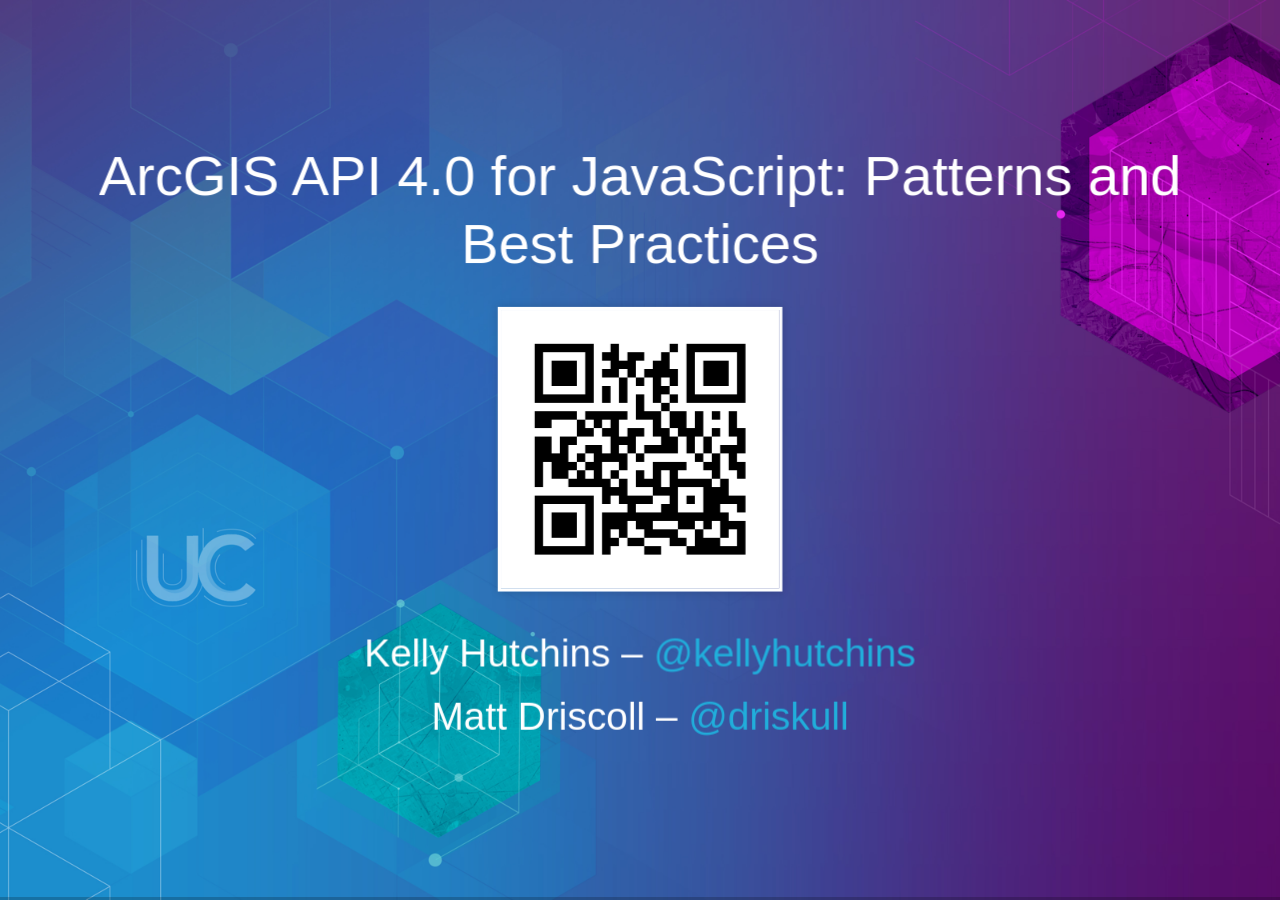
==== commit 73457e6f: "fix index" ====
--- a/index.html
+++ b/index.html
@@ -4,10 +4,10 @@
   <head>
     <meta charset="utf-8">
 
-    <title>Building Your own Widget with ArcGIS API for JavaScript</title>
+    <title>ArcGIS API 4.0 for JavaScript: Patterns and Best Practices</title>
 
-    <meta name="description" content="Presentation given at the Esri Devsummit 2016, about Building Your own Widget with ArcGIS API for JavaScript">
-    <meta name="author" content="Matt Driscoll, JC Franco, Esri">
+    <meta name="description" content="Presentation given at the Esri User Conference 2016, ArcGIS API 4.0 for JavaScript: Patterns and Best Practices">
+    <meta name="author" content="Matt Driscoll, Kelly Hutchins, Esri">
 
     <meta name="apple-mobile-web-app-capable" content="yes" />
     <meta name="apple-mobile-web-app-status-bar-style" content="black-translucent" />
